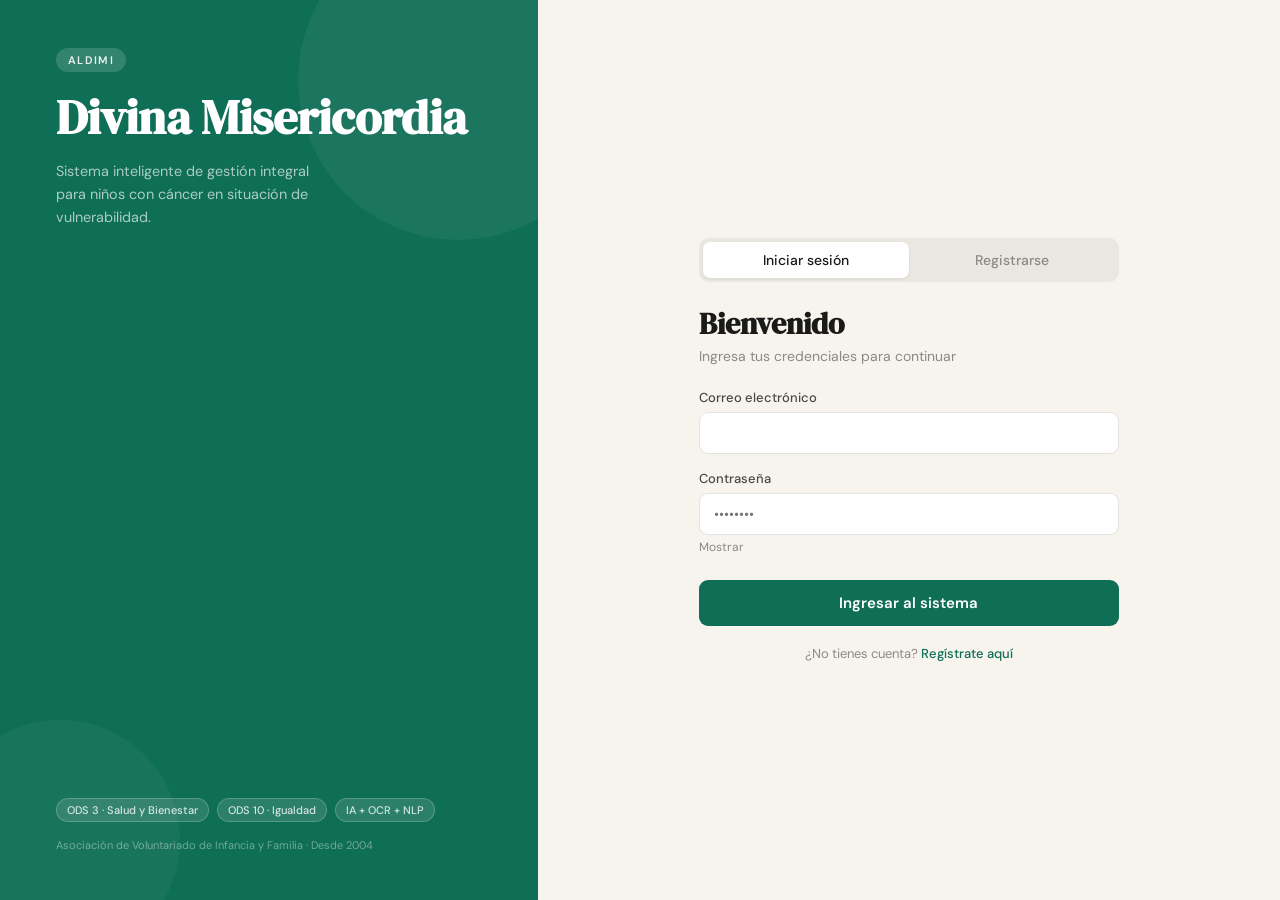
==== index.html @ d467299f "pagina inicial" ====
<!DOCTYPE html>
<html lang="es">
<head>
  <meta charset="UTF-8" />
  <meta name="viewport" content="width=device-width, initial-scale=1.0" />
  <link href="https://fonts.googleapis.com/css2?family=DM+Serif+Display:ital@0;1&family=DM+Sans:wght@300;400;500;600&display=swap" rel="stylesheet" />
  <link rel="stylesheet" href="css/registro.css">
  <title>ALDIMI</title>
</head>
<body>

  <aside id="panel-izquierdo">

    <div id="marca">
      <span>ALDIMI</span>
      <h1>Divina Misericordia</h1>
      <p>Sistema inteligente de gestión integral para niños con cáncer en situación de vulnerabilidad.</p>
    </div>

    <div id="pie-panel">
      <div id="ods-tags">
        <span>ODS 3 · Salud y Bienestar</span>
        <span>ODS 10 · Igualdad</span>
        <span>IA + OCR + NLP</span>
      </div>
      <p>Asociación de Voluntariado de Infancia y Familia · Desde 2004</p>
    </div>

  </aside>


  <main id="panel-derecho">

    <div id="tabs">
      <button onclick="switchTab('login')">Iniciar sesión</button>
      <button onclick="switchTab('registro')">Registrarse</button>
    </div>

    <div id="alerta-global"></div>


    <!-- FORMULARIO: INICIAR SESIÓN -->
    <section id="panel-login">

      <h2>Bienvenido</h2>
      <p>Ingresa tus credenciales para continuar</p>

      <div>
        <label for="login-email">Correo electrónico</label>
        <input type="email" id="login-email"/>
        <p id="error-login-email">Ingresa un correo válido.</p>
      </div>

      <div>
        <label for="login-pass">Contraseña</label>
        <input type="password" id="login-pass" placeholder="••••••••" />
        <button type="button" onclick="togglePass('login-pass')">Mostrar</button>
        <p id="error-login-pass">La contraseña es obligatoria.</p>
      </div>

      <button type="button" onclick="handleLogin()">Ingresar al sistema</button>

      <p>¿No tienes cuenta? <a href="#" onclick="switchTab('registro')">Regístrate aquí</a></p>

    </section>


    <!-- FORMULARIO: REGISTRO -->
    <section id="panel-registro">

      <h2>Crear cuenta</h2>
      <p>Completa los datos para unirte al equipo</p>

      <!-- Fila: Nombres y Apellidos -->
      <div class="fila-dos">
        <div>
          <label for="reg-nombre">Nombres</label>
          <input type="text" id="reg-nombre"/>
          <p id="error-reg-nombre">Campo obligatorio.</p>
        </div>
        <div>
          <label for="reg-apellido">Apellidos</label>
          <input type="text" id="reg-apellido" />
          <p id="error-reg-apellido">Campo obligatorio.</p>
        </div>
      </div>

      <!-- Campo: Correo -->
      <div>
        <label for="reg-email">Correo electrónico</label>
        <input type="email" id="reg-email" />
        <p id="error-reg-email">Ingresa un correo válido.</p>
      </div>

      <!-- Selector de Rol -->
      <div class="campo-rol">
        <label>Rol en el sistema</label>
        <div class="opciones-rol">
          <div>
            <input type="radio" name="rol" id="rol-voluntario" value="voluntario" checked />
            <label for="rol-voluntario">Voluntario</label>
          </div>
          <div>
            <input type="radio" name="rol" id="rol-admin" value="admin" />
            <label for="rol-admin">Administrador</label>
          </div>
        </div>
      </div>

      <!-- Campo: Contraseña -->
      <div>
        <label for="reg-pass">Contraseña</label>
        <input type="password" id="reg-pass" placeholder="Mínimo 8 caracteres" />
        <button type="button" onclick="togglePass('reg-pass')">Mostrar</button>
        <p id="error-reg-pass">Mínimo 8 caracteres.</p>
      </div>

      <!-- Campo: Confirmar contraseña -->
      <div>
        <label for="reg-pass2">Confirmar contraseña</label>
        <input type="password" id="reg-pass2" placeholder="Repite la contraseña" />
        <button type="button" onclick="togglePass('reg-pass2')">Mostrar</button>
        <p id="error-reg-pass2">Las contraseñas no coinciden.</p>
      </div>

      <button type="button" onclick="handleRegistro()">Crear cuenta</button>

      <p>¿Ya tienes cuenta? <a href="#" onclick="switchTab('login')">Inicia sesión</a></p>

    </section>

  </main>
  <script src="js/registro.js"></script>

</body>
</html>
---- css/registro.css ----
/* ── Variables globales ── */
:root {
  --cream:      #F7F4EE;
  --ink:        #1A1A18;
  --ink-mid:    #4A4A45;
  --ink-soft:   #8A8A82;
  --teal:       #0F6E56;
  --teal-lt:    #E1F5EE;
  --teal-mid:   #1D9E75;
  --red:        #A32D2D;
  --border:     rgba(26,26,24,0.12);
  --radius:     12px;
}

/* ── Reset base ── */
*, *::before, *::after {
  box-sizing: border-box;
  margin: 0;
  padding: 0;
}

body {
  font-family: 'DM Sans', sans-serif;
  background: var(--cream);
  color: var(--ink);
  min-height: 100vh;
  display: flex;
  align-items: stretch;
}

#panel-izquierdo {
  width: 42%;
  background: var(--teal);
  display: flex;
  flex-direction: column;
  justify-content: space-between;
  padding: 3rem 3.5rem;
  position: relative;
  overflow: hidden;
}

#panel-izquierdo::before {
  content: '';
  position: absolute;
  top: -80px;
  right: -80px;
  width: 320px;
  height: 320px;
  border-radius: 50%;
  background: rgba(255,255,255,0.05);
}

#panel-izquierdo::after {
  content: '';
  position: absolute;
  bottom: -60px;
  left: -60px;
  width: 240px;
  height: 240px;
  border-radius: 50%;
  background: rgba(255,255,255,0.04);
}

#marca {
  position: relative;
  z-index: 1;
}

#marca > span {
  display: inline-block;
  background: rgba(255,255,255,0.15);
  color: rgba(255,255,255,0.9);
  font-size: 11px;
  font-weight: 600;
  letter-spacing: 0.12em;
  text-transform: uppercase;
  padding: 5px 12px;
  border-radius: 100px;
  margin-bottom: 1.2rem;
}

#marca h1 {
  font-family: 'DM Serif Display', serif;
  font-size: 3rem;
  color: #fff;
  line-height: 1.1;
  margin-bottom: 0.5rem;
}

#marca p {
  color: rgba(255,255,255,0.65);
  font-size: 0.9rem;
  line-height: 1.6;
  max-width: 260px;
  margin-top: 1rem;
}

#pie-panel {
  position: relative;
  z-index: 1;
}

#ods-tags {
  display: flex;
  gap: 8px;
  flex-wrap: wrap;
}

#ods-tags span {
  background: rgba(255,255,255,0.12);
  color: rgba(255,255,255,0.8);
  font-size: 11px;
  font-weight: 500;
  padding: 4px 10px;
  border-radius: 100px;
  border: 1px solid rgba(255,255,255,0.2);
}

#pie-panel > p {
  color: rgba(255,255,255,0.4);
  font-size: 11px;
  margin-top: 1rem;
}

#panel-derecho {
  flex: 1;
  display: flex;
  flex-direction: column;
  align-items: center;
  justify-content: center;
  padding: 2rem;
}

#panel-derecho > * {
  width: 100%;
  max-width: 420px;
}


/* ── Tabs ── */
#tabs {
  display: flex;
  background: rgba(26,26,24,0.06);
  border-radius: 10px;
  padding: 4px;
  margin-bottom: 1.5rem;
}

#tabs button {
  flex: 1;
  background: none;
  border: none;
  padding: 9px 0;
  font-family: 'DM Sans', sans-serif;
  font-size: 14px;
  font-weight: 500;
  color: var(--ink-soft);
  border-radius: 7px;
  cursor: pointer;
  transition: all 0.2s;
}

#tabs button.active {
  background: #fff;
  color: var(--ink);
  box-shadow: 0 1px 3px rgba(0,0,0,0.08);
}


/* ── Alerta global ── */
#alerta-global {
  display: none;
  align-items: center;
  gap: 8px;
  padding: 10px 14px;
  border-radius: 8px;
  font-size: 13px;
  margin-bottom: 1rem;
  width: 100%;
  max-width: 420px;
}

#alerta-global.exito {
  display: flex;
  background: var(--teal-lt);
  color: var(--teal);
  border: 1px solid rgba(15,110,86,0.2);
}

#alerta-global.error {
  display: flex;
  background: #FCEBEB;
  color: var(--red);
  border: 1px solid rgba(163,45,45,0.2);
}


/* ── Secciones de formulario ── */
#panel-login,
#panel-registro {
  display: none;
  width: 100%;
  max-width: 420px;
}

#panel-login.activo,
#panel-registro.activo {
  display: block;
}

#panel-login h2,
#panel-registro h2 {
  font-family: 'DM Serif Display', serif;
  font-size: 1.9rem;
  color: var(--ink);
  margin-bottom: 0.3rem;
  line-height: 1.2;
}

#panel-login > p,
#panel-registro > p {
  color: var(--ink-soft);
  font-size: 14px;
  margin-bottom: 1.5rem;
}


/* ── Campos del formulario ── */

#panel-login > div,
#panel-registro > div {
  margin-bottom: 1rem;
}

label {
  display: block;
  font-size: 13px;
  font-weight: 500;
  color: var(--ink-mid);
  margin-bottom: 6px;
}

input[type="email"],
input[type="text"],
input[type="password"] {
  width: 100%;
  background: #fff;
  border: 1.5px solid var(--border);
  border-radius: 9px;
  padding: 11px 14px;
  font-family: 'DM Sans', sans-serif;
  font-size: 14px;
  color: var(--ink);
  outline: none;
  transition: border-color 0.2s, box-shadow 0.2s;
}

input[type="email"]:focus,
input[type="text"]:focus,
input[type="password"]:focus {
  border-color: var(--teal-mid);
  box-shadow: 0 0 0 3px rgba(29,158,117,0.12);
}

input.error {
  border-color: var(--red);
  box-shadow: 0 0 0 3px rgba(163,45,45,0.1);
}

/* Mensajes de error por campo */
#error-login-email,
#error-login-pass,
#error-reg-nombre,
#error-reg-apellido,
#error-reg-email,
#error-reg-pass,
#error-reg-pass2 {
  display: none;
  color: var(--red);
  font-size: 12px;
  margin-top: 4px;
}

#error-login-email.visible,
#error-login-pass.visible,
#error-reg-nombre.visible,
#error-reg-apellido.visible,
#error-reg-email.visible,
#error-reg-pass.visible,
#error-reg-pass2.visible {
  display: block;
}


/* ── Fila de dos columnas (Nombres / Apellidos) ── */
/* Usa la clase .fila-dos en el div contenedor */
#panel-registro .fila-dos {
  display: grid;
  grid-template-columns: 1fr 1fr;
  gap: 12px;
}

#panel-registro .fila-dos > div {
  margin-bottom: 0;
}


/* ── Radios de Rol ── */
#panel-registro .campo-rol {
  margin-bottom: 1rem;
}

#panel-registro .campo-rol > label {
  margin-bottom: 8px;
}

/* Grid de opciones de rol */
#panel-registro .campo-rol .opciones-rol {
  display: grid;
  grid-template-columns: 1fr 1fr;
  gap: 8px;
  margin-bottom: 0;
}

#panel-registro .campo-rol .opciones-rol > div {
  position: relative;
}

input[type="radio"] {
  position: absolute;
  opacity: 0;
  width: 0;
  height: 0;
}

input[type="radio"] + label {
  display: flex;
  align-items: center;
  gap: 8px;
  padding: 9px 12px;
  border: 1.5px solid var(--border);
  border-radius: 9px;
  cursor: pointer;
  font-size: 13px;
  font-weight: 400;
  color: var(--ink-mid);
  background: #fff;
  transition: all 0.15s;
  margin: 0;
}

input[type="radio"]:checked + label {
  border-color: var(--teal-mid);
  background: var(--teal-lt);
  color: var(--teal);
  font-weight: 500;
}


/* ── Botón "Mostrar contraseña" ── */
input[type="password"] + button {
  background: none;
  border: none;
  color: var(--ink-soft);
  font-size: 12px;
  cursor: pointer;
  margin-top: 4px;
  padding: 0;
  font-family: 'DM Sans', sans-serif;
}

input[type="password"] + button:hover {
  color: var(--teal);
}


/* ── Botón principal ── */
#panel-login > button[onclick="handleLogin()"],
#panel-registro > button[onclick="handleRegistro()"] {
  width: 100%;
  background: var(--teal);
  color: #fff;
  border: none;
  border-radius: 9px;
  padding: 13px;
  font-family: 'DM Sans', sans-serif;
  font-size: 15px;
  font-weight: 600;
  cursor: pointer;
  margin-top: 0.5rem;
  transition: background 0.2s, transform 0.1s;
}

#panel-login > button[onclick="handleLogin()"]:hover,
#panel-registro > button[onclick="handleRegistro()"]:hover {
  background: #0b5542;
}

#panel-login > button[onclick="handleLogin()"]:active,
#panel-registro > button[onclick="handleRegistro()"]:active {
  transform: scale(0.99);
}


/* ── Links finales ── */
#panel-login > p:last-child,
#panel-registro > p:last-child {
  text-align: center;
  font-size: 13px;
  color: var(--ink-soft);
  margin-top: 1.2rem;
  margin-bottom: 0;
}

#panel-login a,
#panel-registro a {
  color: var(--teal);
  text-decoration: none;
  font-weight: 500;
}

#panel-login a:hover,
#panel-registro a:hover {
  text-decoration: underline;
}


@media (max-width: 700px) {
  body {
    flex-direction: column;
  }

  #panel-izquierdo {
    width: 100%;
    padding: 2rem;
    min-height: 180px;
  }

  #marca h1 {
    font-size: 2rem;
  }

  #pie-panel {
    display: none;
  }
}
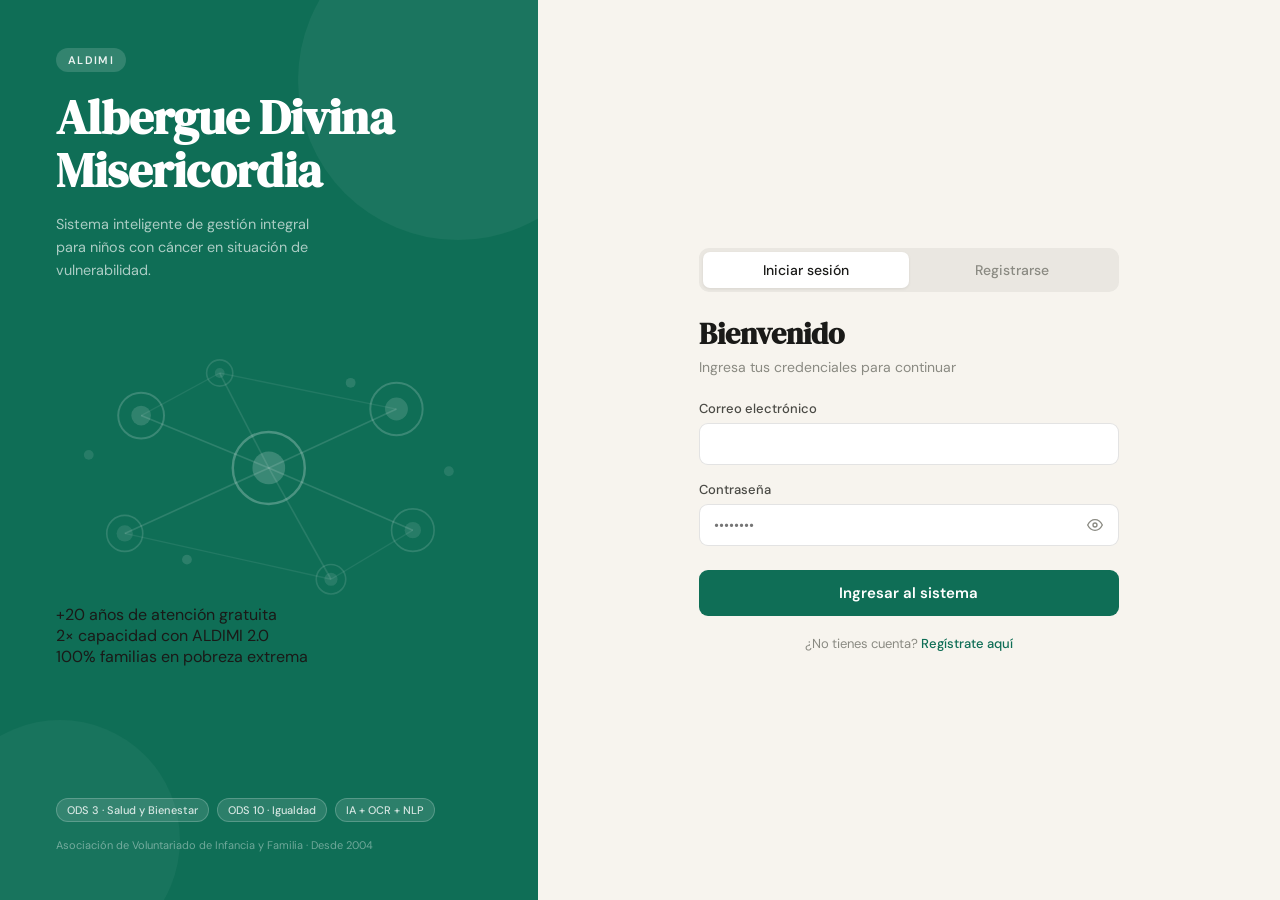
==== commit edc9b7c3: "cambios en el registro" ====
--- a/index.html
+++ b/index.html
@@ -13,10 +13,78 @@
 
     <div id="marca">
       <span>ALDIMI</span>
-      <h1>Divina Misericordia</h1>
+      <h1>Albergue Divina Misericordia</h1>
       <p>Sistema inteligente de gestión integral para niños con cáncer en situación de vulnerabilidad.</p>
     </div>
 
+    <!-- Ilustración + estadísticas -->
+    <div id="panel-visual">
+
+      <div id="ilustracion">
+        <svg viewBox="0 0 260 160" xmlns="http://www.w3.org/2000/svg" aria-hidden="true">
+          <!-- Nodos principales -->
+          <circle cx="130" cy="80" r="22" fill="none" stroke="rgba(255,255,255,0.25)" stroke-width="1.5"/>
+          <circle cx="130" cy="80" r="10" fill="rgba(255,255,255,0.18)"/>
+
+          <circle cx="52"  cy="48"  r="14" fill="none" stroke="rgba(255,255,255,0.18)" stroke-width="1.2"/>
+          <circle cx="52"  cy="48"  r="6"  fill="rgba(255,255,255,0.14)"/>
+
+          <circle cx="208" cy="44"  r="16" fill="none" stroke="rgba(255,255,255,0.18)" stroke-width="1.2"/>
+          <circle cx="208" cy="44"  r="7"  fill="rgba(255,255,255,0.14)"/>
+
+          <circle cx="42"  cy="120" r="11" fill="none" stroke="rgba(255,255,255,0.14)" stroke-width="1"/>
+          <circle cx="42"  cy="120" r="5"  fill="rgba(255,255,255,0.1)"/>
+
+          <circle cx="218" cy="118" r="13" fill="none" stroke="rgba(255,255,255,0.14)" stroke-width="1"/>
+          <circle cx="218" cy="118" r="5"  fill="rgba(255,255,255,0.1)"/>
+
+          <circle cx="100" cy="22"  r="8"  fill="none" stroke="rgba(255,255,255,0.12)" stroke-width="1"/>
+          <circle cx="100" cy="22"  r="3"  fill="rgba(255,255,255,0.1)"/>
+
+          <circle cx="168" cy="148" r="9"  fill="none" stroke="rgba(255,255,255,0.12)" stroke-width="1"/>
+          <circle cx="168" cy="148" r="4"  fill="rgba(255,255,255,0.1)"/>
+
+          <!-- Conexiones desde nodo central -->
+          <line x1="130" y1="80" x2="52"  y2="48"  stroke="rgba(255,255,255,0.13)" stroke-width="1"/>
+          <line x1="130" y1="80" x2="208" y2="44"  stroke="rgba(255,255,255,0.13)" stroke-width="1"/>
+          <line x1="130" y1="80" x2="42"  y2="120" stroke="rgba(255,255,255,0.13)" stroke-width="1"/>
+          <line x1="130" y1="80" x2="218" y2="118" stroke="rgba(255,255,255,0.13)" stroke-width="1"/>
+          <line x1="130" y1="80" x2="100" y2="22"  stroke="rgba(255,255,255,0.10)" stroke-width="1"/>
+          <line x1="130" y1="80" x2="168" y2="148" stroke="rgba(255,255,255,0.10)" stroke-width="1"/>
+
+          <!-- Conexiones entre nodos secundarios -->
+          <line x1="52"  y1="48"  x2="100" y2="22"  stroke="rgba(255,255,255,0.08)" stroke-width="0.8"/>
+          <line x1="208" y1="44"  x2="100" y2="22"  stroke="rgba(255,255,255,0.08)" stroke-width="0.8"/>
+          <line x1="42"  y1="120" x2="168" y2="148" stroke="rgba(255,255,255,0.08)" stroke-width="0.8"/>
+          <line x1="218" y1="118" x2="168" y2="148" stroke="rgba(255,255,255,0.08)" stroke-width="0.8"/>
+
+          <!-- Puntos satélite pequeños -->
+          <circle cx="80"  cy="136" r="3" fill="rgba(255,255,255,0.12)"/>
+          <circle cx="180" cy="28"  r="3" fill="rgba(255,255,255,0.12)"/>
+          <circle cx="240" cy="82"  r="3" fill="rgba(255,255,255,0.10)"/>
+          <circle cx="20"  cy="72"  r="3" fill="rgba(255,255,255,0.10)"/>
+        </svg>
+      </div>
+
+      <div id="stats">
+        <div class="stat">
+          <span class="stat-num">+20</span>
+          <span class="stat-label">años de atención gratuita</span>
+        </div>
+        <div class="stat-divider"></div>
+        <div class="stat">
+          <span class="stat-num">2×</span>
+          <span class="stat-label">capacidad con ALDIMI 2.0</span>
+        </div>
+        <div class="stat-divider"></div>
+        <div class="stat">
+          <span class="stat-num">100%</span>
+          <span class="stat-label">familias en pobreza extrema</span>
+        </div>
+      </div>
+
+    </div>
+    <br>
     <div id="pie-panel">
       <div id="ods-tags">
         <span>ODS 3 · Salud y Bienestar</span>
@@ -47,14 +115,19 @@
 
       <div>
         <label for="login-email">Correo electrónico</label>
-        <input type="email" id="login-email"/>
+        <input type="email" id="login-email" autocomplete="email" />
         <p id="error-login-email">Ingresa un correo válido.</p>
       </div>
 
       <div>
         <label for="login-pass">Contraseña</label>
-        <input type="password" id="login-pass" placeholder="••••••••" />
-        <button type="button" onclick="togglePass('login-pass')">Mostrar</button>
+        <div class="input-password-wrap">
+          <input type="password" id="login-pass" placeholder="••••••••" autocomplete="current-password" />
+          <button type="button" class="btn-toggle-pass" onclick="togglePass('login-pass')" aria-label="Mostrar contraseña">
+            <svg id="icon-show-login-pass" xmlns="http://www.w3.org/2000/svg" width="16" height="16" viewBox="0 0 24 24" fill="none" stroke="currentColor" stroke-width="2" stroke-linecap="round" stroke-linejoin="round"><path d="M1 12s4-8 11-8 11 8 11 8-4 8-11 8-11-8-11-8z"/><circle cx="12" cy="12" r="3"/></svg>
+            <svg id="icon-hide-login-pass" xmlns="http://www.w3.org/2000/svg" width="16" height="16" viewBox="0 0 24 24" fill="none" stroke="currentColor" stroke-width="2" stroke-linecap="round" stroke-linejoin="round" style="display:none"><path d="M17.94 17.94A10.07 10.07 0 0 1 12 20c-7 0-11-8-11-8a18.45 18.45 0 0 1 5.06-5.94M9.9 4.24A9.12 9.12 0 0 1 12 4c7 0 11 8 11 8a18.5 18.5 0 0 1-2.16 3.19m-6.72-1.07a3 3 0 1 1-4.24-4.24"/><line x1="1" y1="1" x2="23" y2="23"/></svg>
+          </button>
+        </div>
         <p id="error-login-pass">La contraseña es obligatoria.</p>
       </div>
 
@@ -75,12 +148,12 @@
       <div class="fila-dos">
         <div>
           <label for="reg-nombre">Nombres</label>
-          <input type="text" id="reg-nombre"/>
+          <input type="text" id="reg-nombre" autocomplete="given-name" />
           <p id="error-reg-nombre">Campo obligatorio.</p>
         </div>
         <div>
           <label for="reg-apellido">Apellidos</label>
-          <input type="text" id="reg-apellido" />
+          <input type="text" id="reg-apellido" autocomplete="family-name" />
           <p id="error-reg-apellido">Campo obligatorio.</p>
         </div>
       </div>
@@ -88,7 +161,7 @@
       <!-- Campo: Correo -->
       <div>
         <label for="reg-email">Correo electrónico</label>
-        <input type="email" id="reg-email" />
+        <input type="email" id="reg-email" autocomplete="email" />
         <p id="error-reg-email">Ingresa un correo válido.</p>
       </div>
 
@@ -97,29 +170,62 @@
         <label>Rol en el sistema</label>
         <div class="opciones-rol">
           <div>
-            <input type="radio" name="rol" id="rol-voluntario" value="voluntario" checked />
-            <label for="rol-voluntario">Voluntario</label>
+            <input type="radio" name="rol" id="rol-voluntario" value="voluntario" checked onchange="onRolChange()" />
+            <label for="rol-voluntario">
+              <svg xmlns="http://www.w3.org/2000/svg" width="15" height="15" viewBox="0 0 24 24" fill="none" stroke="currentColor" stroke-width="2" stroke-linecap="round" stroke-linejoin="round" aria-hidden="true"><path d="M20 21v-2a4 4 0 0 0-4-4H8a4 4 0 0 0-4 4v2"/><circle cx="12" cy="7" r="4"/></svg>
+              Paciente / Familiar
+            </label>
           </div>
           <div>
-            <input type="radio" name="rol" id="rol-admin" value="admin" />
-            <label for="rol-admin">Administrador</label>
+            <input type="radio" name="rol" id="rol-admin" value="admin" onchange="onRolChange()" />
+            <label for="rol-admin">
+              <svg xmlns="http://www.w3.org/2000/svg" width="15" height="15" viewBox="0 0 24 24" fill="none" stroke="currentColor" stroke-width="2" stroke-linecap="round" stroke-linejoin="round" aria-hidden="true"><rect x="3" y="11" width="18" height="11" rx="2" ry="2"/><path d="M7 11V7a5 5 0 0 1 10 0v4"/></svg>
+              Administrador
+            </label>
           </div>
         </div>
       </div>
 
+      <!-- Campo: Código de administrador (condicional) -->
+      <div id="campo-codigo-admin" style="display:none;">
+        <label for="reg-codigo-admin">Código de administrador</label>
+        <input type="password" id="reg-codigo-admin" placeholder="Ingresa el código de acceso" autocomplete="off" />
+        <p id="error-reg-codigo-admin">Código incorrecto o vacío.</p>
+      </div>
+
       <!-- Campo: Contraseña -->
       <div>
         <label for="reg-pass">Contraseña</label>
-        <input type="password" id="reg-pass" placeholder="Mínimo 8 caracteres" />
-        <button type="button" onclick="togglePass('reg-pass')">Mostrar</button>
+        <div class="input-password-wrap">
+          <input type="password" id="reg-pass" placeholder="Mínimo 8 caracteres" autocomplete="new-password" oninput="actualizarFortaleza()" />
+          <button type="button" class="btn-toggle-pass" onclick="togglePass('reg-pass')" aria-label="Mostrar contraseña">
+            <svg id="icon-show-reg-pass" xmlns="http://www.w3.org/2000/svg" width="16" height="16" viewBox="0 0 24 24" fill="none" stroke="currentColor" stroke-width="2" stroke-linecap="round" stroke-linejoin="round"><path d="M1 12s4-8 11-8 11 8 11 8-4 8-11 8-11-8-11-8z"/><circle cx="12" cy="12" r="3"/></svg>
+            <svg id="icon-hide-reg-pass" xmlns="http://www.w3.org/2000/svg" width="16" height="16" viewBox="0 0 24 24" fill="none" stroke="currentColor" stroke-width="2" stroke-linecap="round" stroke-linejoin="round" style="display:none"><path d="M17.94 17.94A10.07 10.07 0 0 1 12 20c-7 0-11-8-11-8a18.45 18.45 0 0 1 5.06-5.94M9.9 4.24A9.12 9.12 0 0 1 12 4c7 0 11 8 11 8a18.5 18.5 0 0 1-2.16 3.19m-6.72-1.07a3 3 0 1 1-4.24-4.24"/><line x1="1" y1="1" x2="23" y2="23"/></svg>
+          </button>
+        </div>
+        <!-- Barra de fortaleza -->
+        <div id="fortaleza-wrap">
+          <div id="fortaleza-barra">
+            <span id="fortaleza-seg1"></span>
+            <span id="fortaleza-seg2"></span>
+            <span id="fortaleza-seg3"></span>
+            <span id="fortaleza-seg4"></span>
+          </div>
+          <span id="fortaleza-label"></span>
+        </div>
         <p id="error-reg-pass">Mínimo 8 caracteres.</p>
       </div>
 
       <!-- Campo: Confirmar contraseña -->
       <div>
         <label for="reg-pass2">Confirmar contraseña</label>
-        <input type="password" id="reg-pass2" placeholder="Repite la contraseña" />
-        <button type="button" onclick="togglePass('reg-pass2')">Mostrar</button>
+        <div class="input-password-wrap">
+          <input type="password" id="reg-pass2" placeholder="Repite la contraseña" autocomplete="new-password" />
+          <button type="button" class="btn-toggle-pass" onclick="togglePass('reg-pass2')" aria-label="Mostrar contraseña">
+            <svg id="icon-show-reg-pass2" xmlns="http://www.w3.org/2000/svg" width="16" height="16" viewBox="0 0 24 24" fill="none" stroke="currentColor" stroke-width="2" stroke-linecap="round" stroke-linejoin="round"><path d="M1 12s4-8 11-8 11 8 11 8-4 8-11 8-11-8-11-8z"/><circle cx="12" cy="12" r="3"/></svg>
+            <svg id="icon-hide-reg-pass2" xmlns="http://www.w3.org/2000/svg" width="16" height="16" viewBox="0 0 24 24" fill="none" stroke="currentColor" stroke-width="2" stroke-linecap="round" stroke-linejoin="round" style="display:none"><path d="M17.94 17.94A10.07 10.07 0 0 1 12 20c-7 0-11-8-11-8a18.45 18.45 0 0 1 5.06-5.94M9.9 4.24A9.12 9.12 0 0 1 12 4c7 0 11 8 11 8a18.5 18.5 0 0 1-2.16 3.19m-6.72-1.07a3 3 0 1 1-4.24-4.24"/><line x1="1" y1="1" x2="23" y2="23"/></svg>
+          </button>
+        </div>
         <p id="error-reg-pass2">Las contraseñas no coinciden.</p>
       </div>
 
--- a/css/registro.css
+++ b/css/registro.css
@@ -128,7 +128,7 @@
   flex-direction: column;
   align-items: center;
   justify-content: center;
-  padding: 2rem;
+  padding: 2rem 1.5rem;
 }
 
 #panel-derecho > * {
@@ -274,7 +274,8 @@
 #error-reg-apellido,
 #error-reg-email,
 #error-reg-pass,
-#error-reg-pass2 {
+#error-reg-pass2,
+#error-reg-codigo-admin {
   display: none;
   color: var(--red);
   font-size: 12px;
@@ -287,13 +288,13 @@
 #error-reg-apellido.visible,
 #error-reg-email.visible,
 #error-reg-pass.visible,
-#error-reg-pass2.visible {
+#error-reg-pass2.visible,
+#error-reg-codigo-admin.visible {
   display: block;
 }
 
 
 /* ── Fila de dos columnas (Nombres / Apellidos) ── */
-/* Usa la clase .fila-dos en el div contenedor */
 #panel-registro .fila-dos {
   display: grid;
   grid-template-columns: 1fr 1fr;
@@ -314,7 +315,6 @@
   margin-bottom: 8px;
 }
 
-/* Grid de opciones de rol */
 #panel-registro .campo-rol .opciones-rol {
   display: grid;
   grid-template-columns: 1fr 1fr;
@@ -349,6 +349,12 @@
   margin: 0;
 }
 
+input[type="radio"] + label svg {
+  flex-shrink: 0;
+  opacity: 0.5;
+  transition: opacity 0.15s;
+}
+
 input[type="radio"]:checked + label {
   border-color: var(--teal-mid);
   background: var(--teal-lt);
@@ -356,20 +362,116 @@
   font-weight: 500;
 }
 
-
-/* ── Botón "Mostrar contraseña" ── */
-input[type="password"] + button {
+input[type="radio"]:checked + label svg {
+  opacity: 1;
+  color: var(--teal);
+}
+
+
+/* ── Código de administrador condicional ── */
+#campo-codigo-admin {
+  animation: slideDown 0.2s ease;
+}
+
+@keyframes slideDown {
+  from { opacity: 0; transform: translateY(-6px); }
+  to   { opacity: 1; transform: translateY(0); }
+}
+
+
+/* ── Wrapper input + botón mostrar/ocultar ── */
+.input-password-wrap {
+  position: relative;
+}
+
+.input-password-wrap input[type="password"],
+.input-password-wrap input[type="text"] {
+  padding-right: 44px;
+}
+
+.btn-toggle-pass {
+  position: absolute;
+  right: 12px;
+  top: 50%;
+  transform: translateY(-50%);
   background: none;
   border: none;
   color: var(--ink-soft);
+  cursor: pointer;
+  padding: 4px;
+  display: flex;
+  align-items: center;
+  justify-content: center;
+  transition: color 0.15s;
+  line-height: 1;
+}
+
+.btn-toggle-pass:hover {
+  color: var(--teal);
+}
+
+
+/* ── Barra de fortaleza de contraseña ── */
+#fortaleza-wrap {
+  display: none;
+  align-items: center;
+  gap: 8px;
+  margin-top: 6px;
+}
+
+#fortaleza-wrap.visible {
+  display: flex;
+}
+
+#fortaleza-barra {
+  display: flex;
+  gap: 4px;
+  flex: 1;
+}
+
+#fortaleza-barra span {
+  flex: 1;
+  height: 4px;
+  border-radius: 100px;
+  background: rgba(26,26,24,0.1);
+  transition: background 0.25s;
+}
+
+#fortaleza-label {
+  font-size: 11px;
+  font-weight: 500;
+  min-width: 48px;
+  text-align: right;
+}
+
+/* estados de fortaleza */
+.fortaleza-1 #fortaleza-seg1                              { background: #A32D2D; }
+.fortaleza-2 #fortaleza-seg1, .fortaleza-2 #fortaleza-seg2 { background: #C87D2A; }
+.fortaleza-3 #fortaleza-seg1, .fortaleza-3 #fortaleza-seg2, .fortaleza-3 #fortaleza-seg3 { background: #1D9E75; }
+.fortaleza-4 #fortaleza-seg1, .fortaleza-4 #fortaleza-seg2,
+.fortaleza-4 #fortaleza-seg3, .fortaleza-4 #fortaleza-seg4 { background: #0F6E56; }
+
+.fortaleza-1 #fortaleza-label { color: #A32D2D; }
+.fortaleza-2 #fortaleza-label { color: #C87D2A; }
+.fortaleza-3 #fortaleza-label { color: #1D9E75; }
+.fortaleza-4 #fortaleza-label { color: #0F6E56; }
+
+
+/* ── Enlace olvidé contraseña ── */
+.olvide-pass {
+  text-align: right;
+  margin-top: -4px;
+  margin-bottom: 1rem !important;
+}
+
+.olvide-pass a {
   font-size: 12px;
-  cursor: pointer;
-  margin-top: 4px;
-  padding: 0;
-  font-family: 'DM Sans', sans-serif;
-}
-
-input[type="password"] + button:hover {
+  color: var(--ink-soft);
+  text-decoration: none;
+  transition: color 0.15s;
+}
+
+.olvide-pass a:hover {
   color: var(--teal);
 }
 
@@ -388,7 +490,7 @@
   font-weight: 600;
   cursor: pointer;
   margin-top: 0.5rem;
-  transition: background 0.2s, transform 0.1s;
+  transition: background 0.2s, transform 0.1s, opacity 0.2s;
 }
 
 #panel-login > button[onclick="handleLogin()"]:hover,
@@ -399,6 +501,12 @@
 #panel-login > button[onclick="handleLogin()"]:active,
 #panel-registro > button[onclick="handleRegistro()"]:active {
   transform: scale(0.99);
+}
+
+#panel-login > button[onclick="handleLogin()"]:disabled,
+#panel-registro > button[onclick="handleRegistro()"]:disabled {
+  opacity: 0.6;
+  cursor: not-allowed;
 }
 
 
@@ -443,4 +551,10 @@
   #pie-panel {
     display: none;
   }
+
+  #panel-derecho {
+    padding: 2rem 1.25rem;
+    justify-content: flex-start;
+    padding-top: 2rem;
+  }
 }
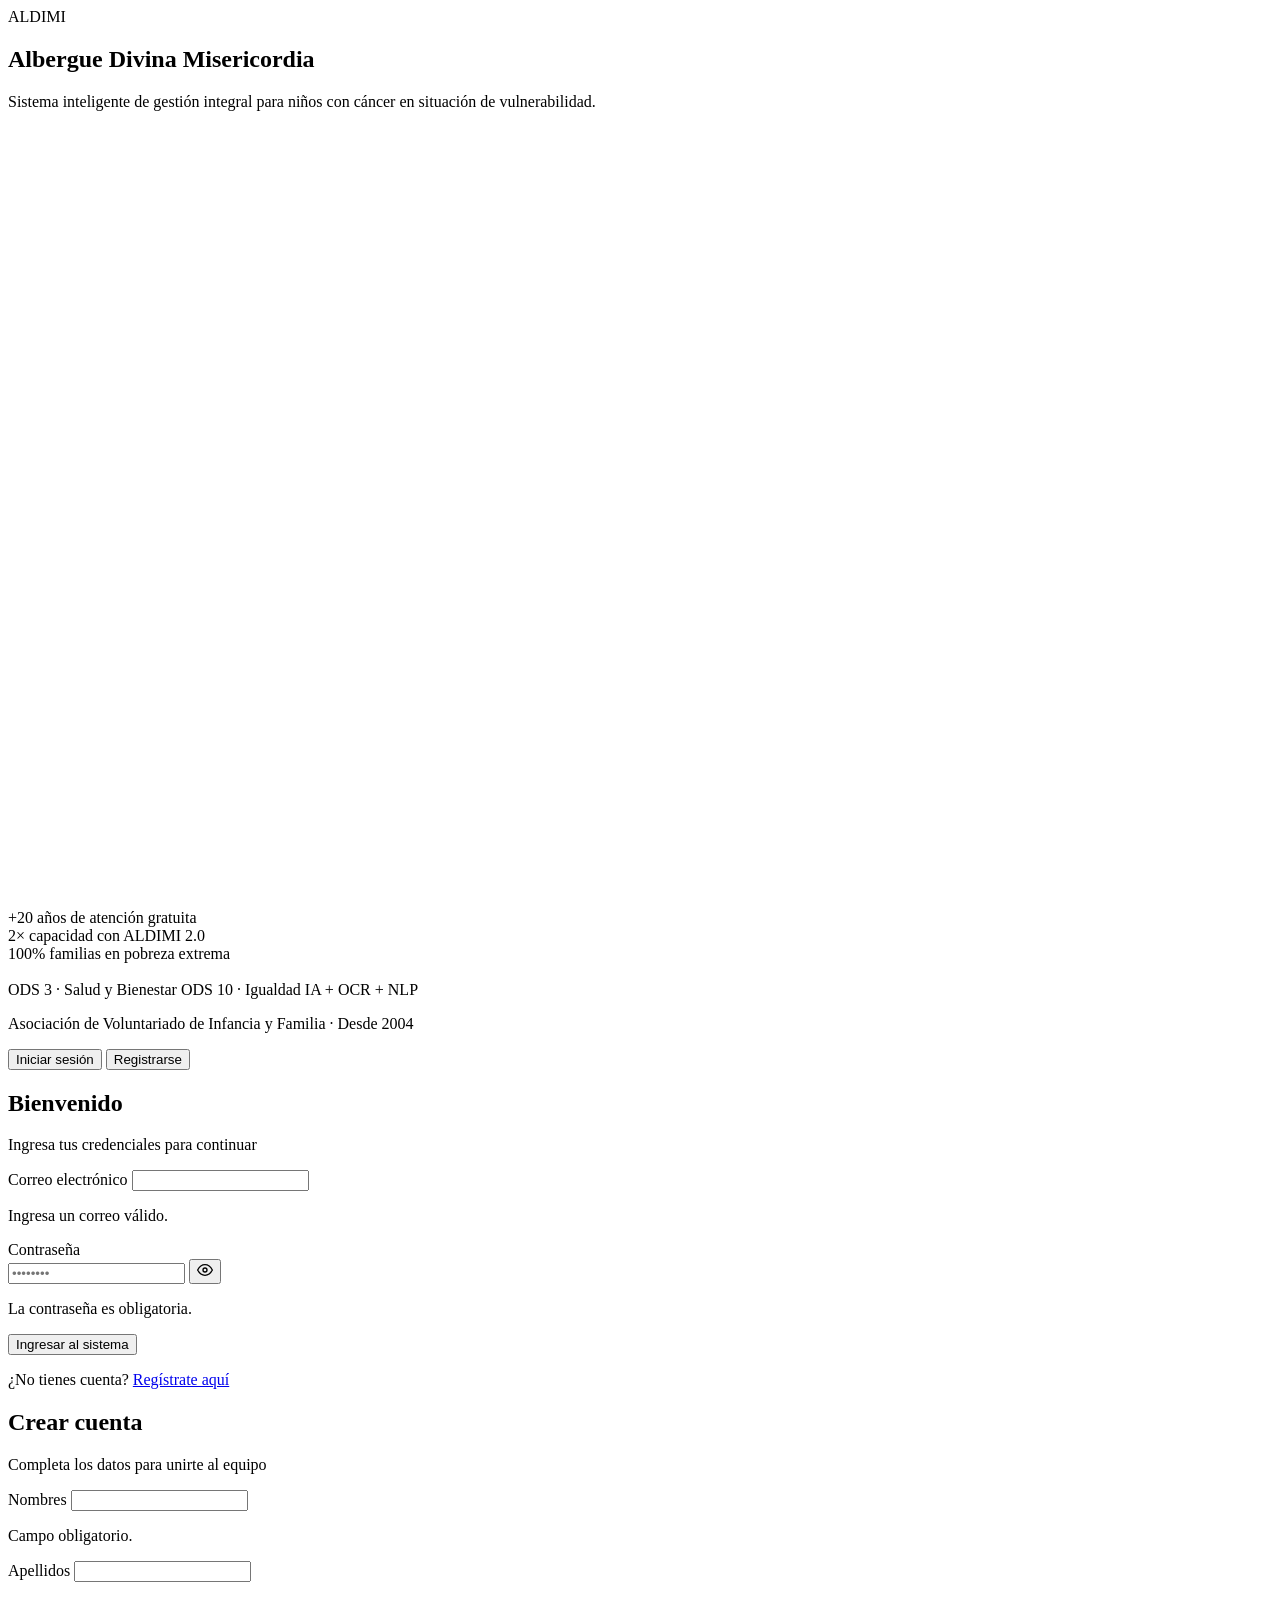
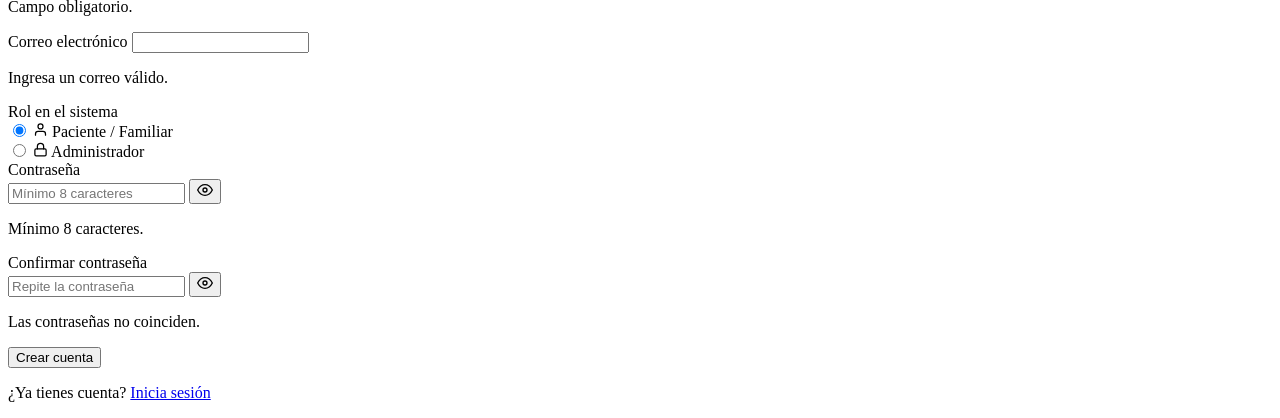
==== commit a313a6fc: "da" ====
(no text change in the page or its own stylesheets)
